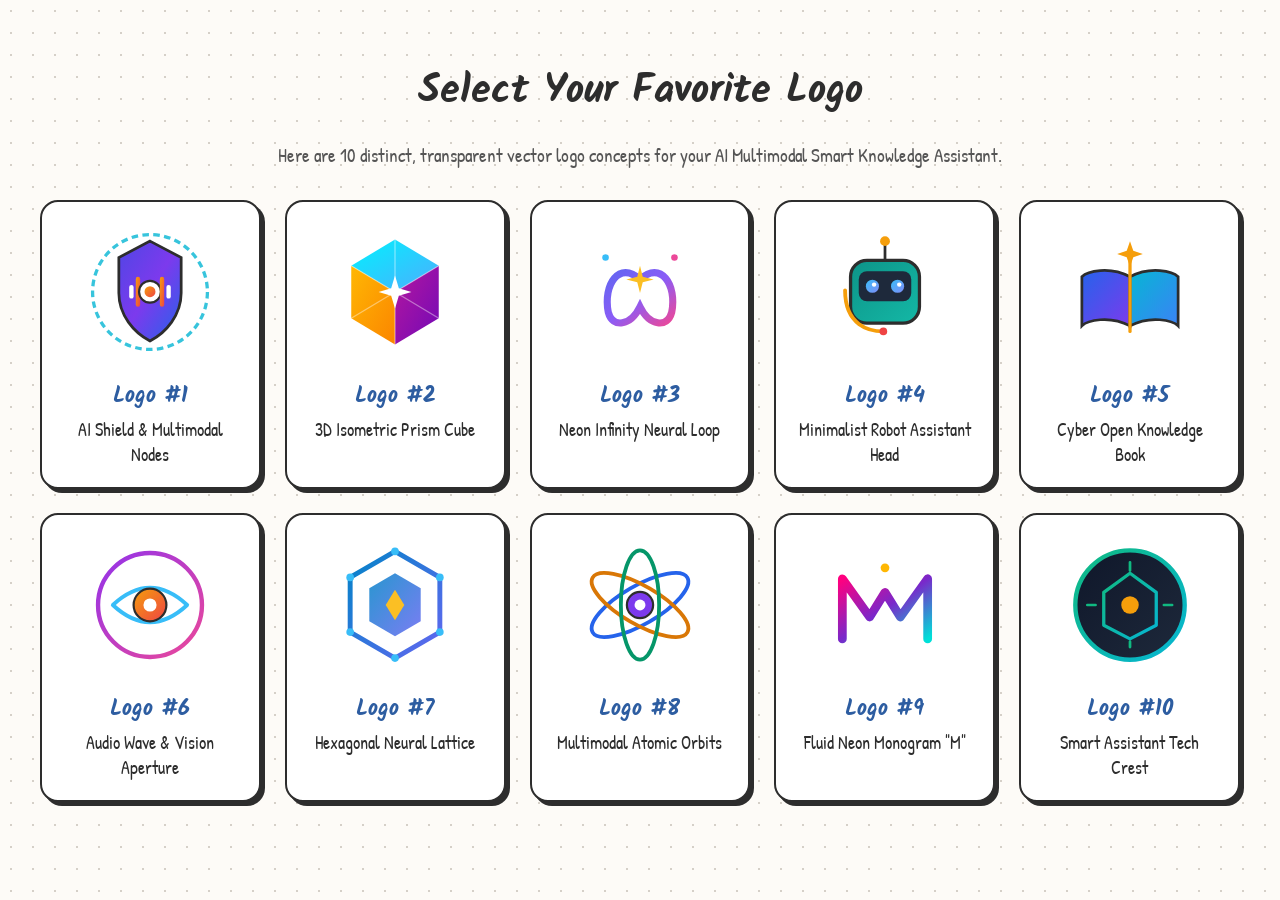
==== ui/web_modern/logo_preview.html @ 04986f4d "feat: add 10 distinct transparent vector logo concepts and preview gallery" ====
<!DOCTYPE html>
<html lang="en">
<head>
  <meta charset="UTF-8">
  <title>Logo Selection Gallery — AI Multimodal Smart Knowledge Assistant</title>
  <link href="https://fonts.googleapis.com/css2?family=Kalam:wght@700&family=Patrick+Hand&display=swap" rel="stylesheet">
  <style>
    body {
      font-family: 'Patrick Hand', cursive;
      background-color: #fdfbf7;
      background-image: radial-gradient(circle, #d5d0c8 1.2px, transparent 1.2px);
      background-size: 22px 22px;
      color: #2d2d2d;
      padding: 2rem;
      max-width: 1200px;
      margin: 0 auto;
    }
    h1 {
      font-family: 'Kalam', cursive;
      text-align: center;
      font-size: 2.5rem;
      margin-bottom: .5rem;
    }
    p.sub {
      text-align: center;
      color: #555;
      font-size: 1.2rem;
      margin-bottom: 2rem;
    }
    .grid {
      display: grid;
      grid-template-columns: repeat(auto-fit, minmax(220px, 1fr));
      gap: 1.5rem;
    }
    .logo-card {
      background: #fff;
      border: 2.5px solid #2d2d2d;
      border-radius: 18px;
      padding: 1.25rem;
      text-align: center;
      box-shadow: 4px 4px 0 0 #2d2d2d;
      transition: transform .15s ease;
    }
    .logo-card:hover {
      transform: translateY(-3px);
      box-shadow: 6px 6px 0 0 #2d2d2d;
      background: #fff9c4;
    }
    .logo-img {
      width: 140px;
      height: 140px;
      margin: 0 auto 1rem;
      display: flex;
      align-items: center;
      justify-content: center;
    }
    .logo-img img {
      max-width: 100%;
      max-height: 100%;
    }
    .logo-num {
      font-family: 'Kalam', cursive;
      font-size: 1.4rem;
      font-weight: 700;
      color: #2d5da1;
    }
    .logo-title {
      font-size: 1.15rem;
      color: #2d2d2d;
      margin-top: .2rem;
    }
  </style>
</head>
<body>
  <h1>Select Your Favorite Logo</h1>
  <p class="sub">Here are 10 distinct, transparent vector logo concepts for your AI Multimodal Smart Knowledge Assistant.</p>

  <div class="grid">
    <div class="logo-card">
      <div class="logo-img"><img src="logos/logo_1.svg" alt="Logo 1"></div>
      <div class="logo-num">Logo #1</div>
      <div class="logo-title">AI Shield &amp; Multimodal Nodes</div>
    </div>

    <div class="logo-card">
      <div class="logo-img"><img src="logos/logo_2.svg" alt="Logo 2"></div>
      <div class="logo-num">Logo #2</div>
      <div class="logo-title">3D Isometric Prism Cube</div>
    </div>

    <div class="logo-card">
      <div class="logo-img"><img src="logos/logo_3.svg" alt="Logo 3"></div>
      <div class="logo-num">Logo #3</div>
      <div class="logo-title">Neon Infinity Neural Loop</div>
    </div>

    <div class="logo-card">
      <div class="logo-img"><img src="logos/logo_4.svg" alt="Logo 4"></div>
      <div class="logo-num">Logo #4</div>
      <div class="logo-title">Minimalist Robot Assistant Head</div>
    </div>

    <div class="logo-card">
      <div class="logo-img"><img src="logos/logo_5.svg" alt="Logo 5"></div>
      <div class="logo-num">Logo #5</div>
      <div class="logo-title">Cyber Open Knowledge Book</div>
    </div>

    <div class="logo-card">
      <div class="logo-img"><img src="logos/logo_6.svg" alt="Logo 6"></div>
      <div class="logo-num">Logo #6</div>
      <div class="logo-title">Audio Wave &amp; Vision Aperture</div>
    </div>

    <div class="logo-card">
      <div class="logo-img"><img src="logos/logo_7.svg" alt="Logo 7"></div>
      <div class="logo-num">Logo #7</div>
      <div class="logo-title">Hexagonal Neural Lattice</div>
    </div>

    <div class="logo-card">
      <div class="logo-img"><img src="logos/logo_8.svg" alt="Logo 8"></div>
      <div class="logo-num">Logo #8</div>
      <div class="logo-title">Multimodal Atomic Orbits</div>
    </div>

    <div class="logo-card">
      <div class="logo-img"><img src="logos/logo_9.svg" alt="Logo 9"></div>
      <div class="logo-num">Logo #9</div>
      <div class="logo-title">Fluid Neon Monogram "M"</div>
    </div>

    <div class="logo-card">
      <div class="logo-img"><img src="logos/logo_10.svg" alt="Logo 10"></div>
      <div class="logo-num">Logo #10</div>
      <div class="logo-title">Smart Assistant Tech Crest</div>
    </div>
  </div>
</body>
</html>
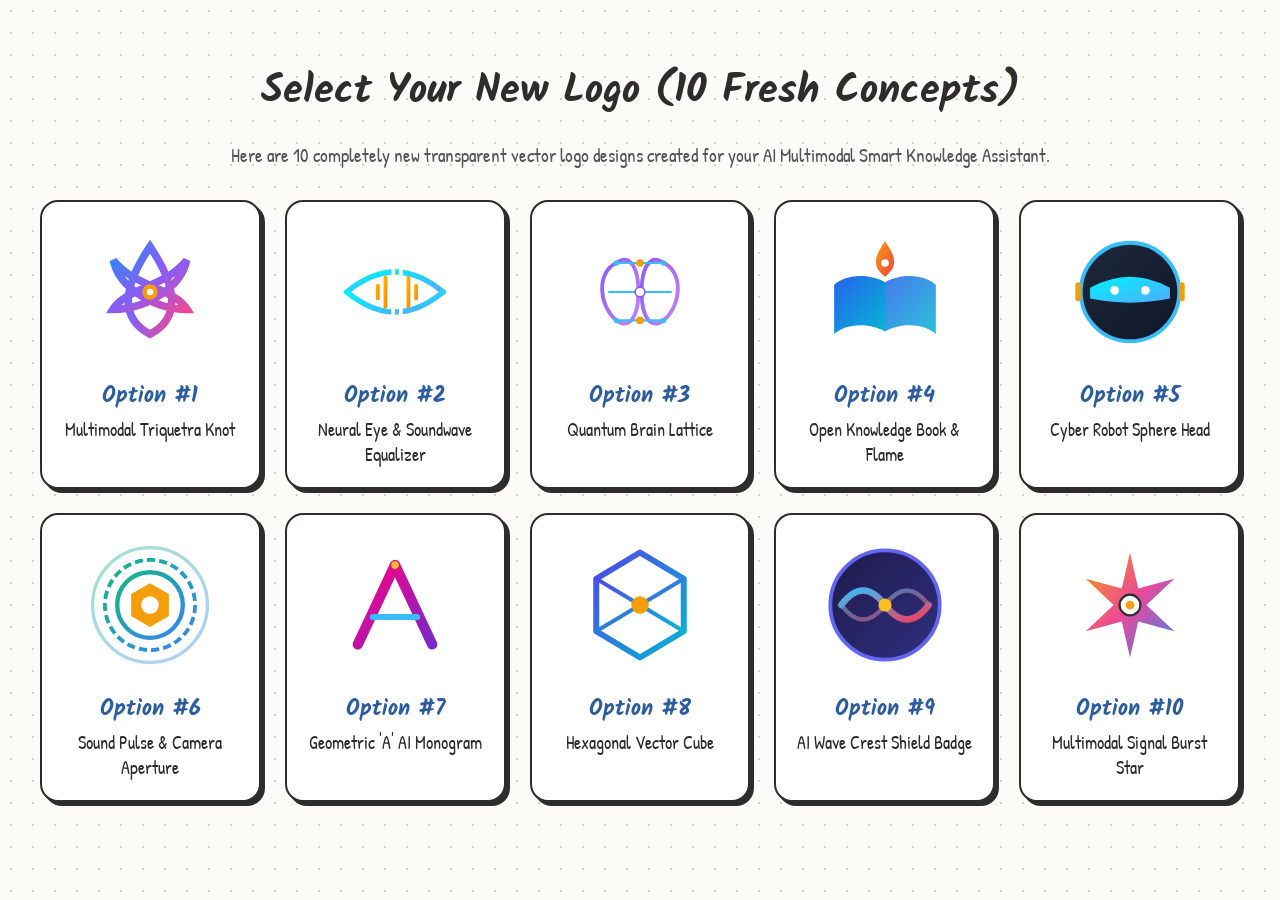
==== commit c11e33ba: "style: replace old logos with 10 brand new transparent vector logo concepts" ====
--- a/ui/web_modern/logo_preview.html
+++ b/ui/web_modern/logo_preview.html
@@ -2,7 +2,7 @@
 <html lang="en">
 <head>
   <meta charset="UTF-8">
-  <title>Logo Selection Gallery — AI Multimodal Smart Knowledge Assistant</title>
+  <title>New 10 Logo Options — AI Multimodal Smart Knowledge Assistant</title>
   <link href="https://fonts.googleapis.com/css2?family=Kalam:wght@700&family=Patrick+Hand&display=swap" rel="stylesheet">
   <style>
     body {
@@ -72,68 +72,68 @@
   </style>
 </head>
 <body>
-  <h1>Select Your Favorite Logo</h1>
-  <p class="sub">Here are 10 distinct, transparent vector logo concepts for your AI Multimodal Smart Knowledge Assistant.</p>
+  <h1>Select Your New Logo (10 Fresh Concepts)</h1>
+  <p class="sub">Here are 10 completely new transparent vector logo designs created for your AI Multimodal Smart Knowledge Assistant.</p>
 
   <div class="grid">
     <div class="logo-card">
-      <div class="logo-img"><img src="logos/logo_1.svg" alt="Logo 1"></div>
-      <div class="logo-num">Logo #1</div>
-      <div class="logo-title">AI Shield &amp; Multimodal Nodes</div>
+      <div class="logo-img"><img src="logos/logo_1.svg?v=2" alt="Logo 1"></div>
+      <div class="logo-num">Option #1</div>
+      <div class="logo-title">Multimodal Triquetra Knot</div>
     </div>
 
     <div class="logo-card">
-      <div class="logo-img"><img src="logos/logo_2.svg" alt="Logo 2"></div>
-      <div class="logo-num">Logo #2</div>
-      <div class="logo-title">3D Isometric Prism Cube</div>
+      <div class="logo-img"><img src="logos/logo_2.svg?v=2" alt="Logo 2"></div>
+      <div class="logo-num">Option #2</div>
+      <div class="logo-title">Neural Eye &amp; Soundwave Equalizer</div>
     </div>
 
     <div class="logo-card">
-      <div class="logo-img"><img src="logos/logo_3.svg" alt="Logo 3"></div>
-      <div class="logo-num">Logo #3</div>
-      <div class="logo-title">Neon Infinity Neural Loop</div>
+      <div class="logo-img"><img src="logos/logo_3.svg?v=2" alt="Logo 3"></div>
+      <div class="logo-num">Option #3</div>
+      <div class="logo-title">Quantum Brain Lattice</div>
     </div>
 
     <div class="logo-card">
-      <div class="logo-img"><img src="logos/logo_4.svg" alt="Logo 4"></div>
-      <div class="logo-num">Logo #4</div>
-      <div class="logo-title">Minimalist Robot Assistant Head</div>
+      <div class="logo-img"><img src="logos/logo_4.svg?v=2" alt="Logo 4"></div>
+      <div class="logo-num">Option #4</div>
+      <div class="logo-title">Open Knowledge Book &amp; Flame</div>
     </div>
 
     <div class="logo-card">
-      <div class="logo-img"><img src="logos/logo_5.svg" alt="Logo 5"></div>
-      <div class="logo-num">Logo #5</div>
-      <div class="logo-title">Cyber Open Knowledge Book</div>
+      <div class="logo-img"><img src="logos/logo_5.svg?v=2" alt="Logo 5"></div>
+      <div class="logo-num">Option #5</div>
+      <div class="logo-title">Cyber Robot Sphere Head</div>
     </div>
 
     <div class="logo-card">
-      <div class="logo-img"><img src="logos/logo_6.svg" alt="Logo 6"></div>
-      <div class="logo-num">Logo #6</div>
-      <div class="logo-title">Audio Wave &amp; Vision Aperture</div>
+      <div class="logo-img"><img src="logos/logo_6.svg?v=2" alt="Logo 6"></div>
+      <div class="logo-num">Option #6</div>
+      <div class="logo-title">Sound Pulse &amp; Camera Aperture</div>
     </div>
 
     <div class="logo-card">
-      <div class="logo-img"><img src="logos/logo_7.svg" alt="Logo 7"></div>
-      <div class="logo-num">Logo #7</div>
-      <div class="logo-title">Hexagonal Neural Lattice</div>
+      <div class="logo-img"><img src="logos/logo_7.svg?v=2" alt="Logo 7"></div>
+      <div class="logo-num">Option #7</div>
+      <div class="logo-title">Geometric 'A' AI Monogram</div>
     </div>
 
     <div class="logo-card">
-      <div class="logo-img"><img src="logos/logo_8.svg" alt="Logo 8"></div>
-      <div class="logo-num">Logo #8</div>
-      <div class="logo-title">Multimodal Atomic Orbits</div>
+      <div class="logo-img"><img src="logos/logo_8.svg?v=2" alt="Logo 8"></div>
+      <div class="logo-num">Option #8</div>
+      <div class="logo-title">Hexagonal Vector Cube</div>
     </div>
 
     <div class="logo-card">
-      <div class="logo-img"><img src="logos/logo_9.svg" alt="Logo 9"></div>
-      <div class="logo-num">Logo #9</div>
-      <div class="logo-title">Fluid Neon Monogram "M"</div>
+      <div class="logo-img"><img src="logos/logo_9.svg?v=2" alt="Logo 9"></div>
+      <div class="logo-num">Option #9</div>
+      <div class="logo-title">AI Wave Crest Shield Badge</div>
     </div>
 
     <div class="logo-card">
-      <div class="logo-img"><img src="logos/logo_10.svg" alt="Logo 10"></div>
-      <div class="logo-num">Logo #10</div>
-      <div class="logo-title">Smart Assistant Tech Crest</div>
+      <div class="logo-img"><img src="logos/logo_10.svg?v=2" alt="Logo 10"></div>
+      <div class="logo-num">Option #10</div>
+      <div class="logo-title">Multimodal Signal Burst Star</div>
     </div>
   </div>
 </body>
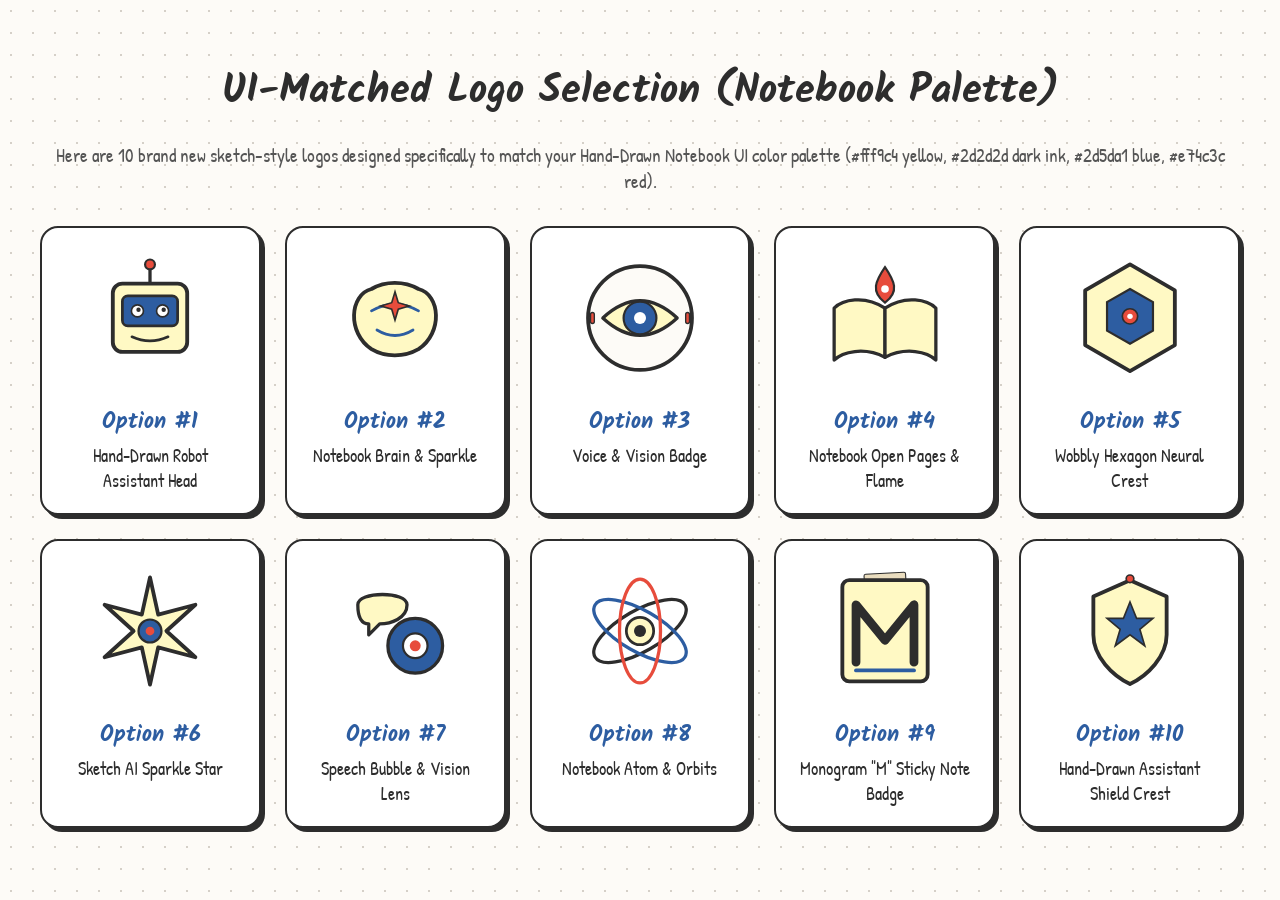
==== commit ce93a619: "style: replace logo gallery with 10 UI-matched notebook sketch designs" ====
--- a/ui/web_modern/logo_preview.html
+++ b/ui/web_modern/logo_preview.html
@@ -2,7 +2,7 @@
 <html lang="en">
 <head>
   <meta charset="UTF-8">
-  <title>New 10 Logo Options — AI Multimodal Smart Knowledge Assistant</title>
+  <title>Notebook UI Matched Logo Selection — AI Multimodal Smart Knowledge Assistant</title>
   <link href="https://fonts.googleapis.com/css2?family=Kalam:wght@700&family=Patrick+Hand&display=swap" rel="stylesheet">
   <style>
     body {
@@ -72,68 +72,68 @@
   </style>
 </head>
 <body>
-  <h1>Select Your New Logo (10 Fresh Concepts)</h1>
-  <p class="sub">Here are 10 completely new transparent vector logo designs created for your AI Multimodal Smart Knowledge Assistant.</p>
+  <h1>UI-Matched Logo Selection (Notebook Palette)</h1>
+  <p class="sub">Here are 10 brand new sketch-style logos designed specifically to match your Hand-Drawn Notebook UI color palette (#fff9c4 yellow, #2d2d2d dark ink, #2d5da1 blue, #e74c3c red).</p>
 
   <div class="grid">
     <div class="logo-card">
-      <div class="logo-img"><img src="logos/logo_1.svg?v=2" alt="Logo 1"></div>
+      <div class="logo-img"><img src="logos/logo_1.svg?v=3" alt="Logo 1"></div>
       <div class="logo-num">Option #1</div>
-      <div class="logo-title">Multimodal Triquetra Knot</div>
+      <div class="logo-title">Hand-Drawn Robot Assistant Head</div>
     </div>
 
     <div class="logo-card">
-      <div class="logo-img"><img src="logos/logo_2.svg?v=2" alt="Logo 2"></div>
+      <div class="logo-img"><img src="logos/logo_2.svg?v=3" alt="Logo 2"></div>
       <div class="logo-num">Option #2</div>
-      <div class="logo-title">Neural Eye &amp; Soundwave Equalizer</div>
+      <div class="logo-title">Notebook Brain &amp; Sparkle</div>
     </div>
 
     <div class="logo-card">
-      <div class="logo-img"><img src="logos/logo_3.svg?v=2" alt="Logo 3"></div>
+      <div class="logo-img"><img src="logos/logo_3.svg?v=3" alt="Logo 3"></div>
       <div class="logo-num">Option #3</div>
-      <div class="logo-title">Quantum Brain Lattice</div>
+      <div class="logo-title">Voice &amp; Vision Badge</div>
     </div>
 
     <div class="logo-card">
-      <div class="logo-img"><img src="logos/logo_4.svg?v=2" alt="Logo 4"></div>
+      <div class="logo-img"><img src="logos/logo_4.svg?v=3" alt="Logo 4"></div>
       <div class="logo-num">Option #4</div>
-      <div class="logo-title">Open Knowledge Book &amp; Flame</div>
+      <div class="logo-title">Notebook Open Pages &amp; Flame</div>
     </div>
 
     <div class="logo-card">
-      <div class="logo-img"><img src="logos/logo_5.svg?v=2" alt="Logo 5"></div>
+      <div class="logo-img"><img src="logos/logo_5.svg?v=3" alt="Logo 5"></div>
       <div class="logo-num">Option #5</div>
-      <div class="logo-title">Cyber Robot Sphere Head</div>
+      <div class="logo-title">Wobbly Hexagon Neural Crest</div>
     </div>
 
     <div class="logo-card">
-      <div class="logo-img"><img src="logos/logo_6.svg?v=2" alt="Logo 6"></div>
+      <div class="logo-img"><img src="logos/logo_6.svg?v=3" alt="Logo 6"></div>
       <div class="logo-num">Option #6</div>
-      <div class="logo-title">Sound Pulse &amp; Camera Aperture</div>
+      <div class="logo-title">Sketch AI Sparkle Star</div>
     </div>
 
     <div class="logo-card">
-      <div class="logo-img"><img src="logos/logo_7.svg?v=2" alt="Logo 7"></div>
+      <div class="logo-img"><img src="logos/logo_7.svg?v=3" alt="Logo 7"></div>
       <div class="logo-num">Option #7</div>
-      <div class="logo-title">Geometric 'A' AI Monogram</div>
+      <div class="logo-title">Speech Bubble &amp; Vision Lens</div>
     </div>
 
     <div class="logo-card">
-      <div class="logo-img"><img src="logos/logo_8.svg?v=2" alt="Logo 8"></div>
+      <div class="logo-img"><img src="logos/logo_8.svg?v=3" alt="Logo 8"></div>
       <div class="logo-num">Option #8</div>
-      <div class="logo-title">Hexagonal Vector Cube</div>
+      <div class="logo-title">Notebook Atom &amp; Orbits</div>
     </div>
 
     <div class="logo-card">
-      <div class="logo-img"><img src="logos/logo_9.svg?v=2" alt="Logo 9"></div>
+      <div class="logo-img"><img src="logos/logo_9.svg?v=3" alt="Logo 9"></div>
       <div class="logo-num">Option #9</div>
-      <div class="logo-title">AI Wave Crest Shield Badge</div>
+      <div class="logo-title">Monogram "M" Sticky Note Badge</div>
     </div>
 
     <div class="logo-card">
-      <div class="logo-img"><img src="logos/logo_10.svg?v=2" alt="Logo 10"></div>
+      <div class="logo-img"><img src="logos/logo_10.svg?v=3" alt="Logo 10"></div>
       <div class="logo-num">Option #10</div>
-      <div class="logo-title">Multimodal Signal Burst Star</div>
+      <div class="logo-title">Hand-Drawn Assistant Shield Crest</div>
     </div>
   </div>
 </body>
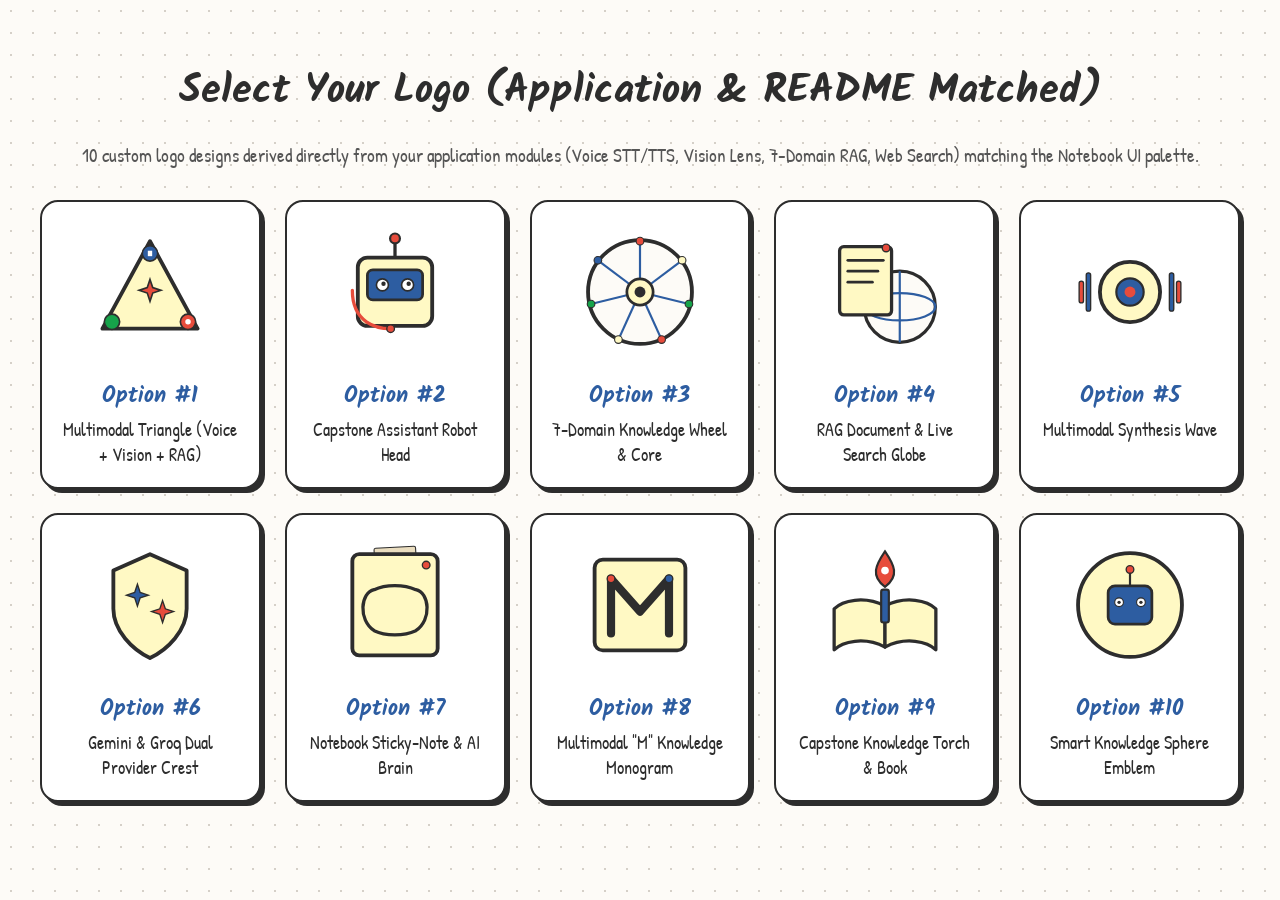
==== commit b927ce24: "style: replace logo gallery with 10 application-matched sketch logos derived from README architectur" ====
--- a/ui/web_modern/logo_preview.html
+++ b/ui/web_modern/logo_preview.html
@@ -2,7 +2,7 @@
 <html lang="en">
 <head>
   <meta charset="UTF-8">
-  <title>Notebook UI Matched Logo Selection — AI Multimodal Smart Knowledge Assistant</title>
+  <title>Application-Matched Logo Gallery — AI Multimodal Smart Knowledge Assistant</title>
   <link href="https://fonts.googleapis.com/css2?family=Kalam:wght@700&family=Patrick+Hand&display=swap" rel="stylesheet">
   <style>
     body {
@@ -72,68 +72,68 @@
   </style>
 </head>
 <body>
-  <h1>UI-Matched Logo Selection (Notebook Palette)</h1>
-  <p class="sub">Here are 10 brand new sketch-style logos designed specifically to match your Hand-Drawn Notebook UI color palette (#fff9c4 yellow, #2d2d2d dark ink, #2d5da1 blue, #e74c3c red).</p>
+  <h1>Select Your Logo (Application &amp; README Matched)</h1>
+  <p class="sub">10 custom logo designs derived directly from your application modules (Voice STT/TTS, Vision Lens, 7-Domain RAG, Web Search) matching the Notebook UI palette.</p>
 
   <div class="grid">
     <div class="logo-card">
-      <div class="logo-img"><img src="logos/logo_1.svg?v=3" alt="Logo 1"></div>
+      <div class="logo-img"><img src="logos/logo_1.svg?v=4" alt="Logo 1"></div>
       <div class="logo-num">Option #1</div>
-      <div class="logo-title">Hand-Drawn Robot Assistant Head</div>
+      <div class="logo-title">Multimodal Triangle (Voice + Vision + RAG)</div>
     </div>
 
     <div class="logo-card">
-      <div class="logo-img"><img src="logos/logo_2.svg?v=3" alt="Logo 2"></div>
+      <div class="logo-img"><img src="logos/logo_2.svg?v=4" alt="Logo 2"></div>
       <div class="logo-num">Option #2</div>
-      <div class="logo-title">Notebook Brain &amp; Sparkle</div>
+      <div class="logo-title">Capstone Assistant Robot Head</div>
     </div>
 
     <div class="logo-card">
-      <div class="logo-img"><img src="logos/logo_3.svg?v=3" alt="Logo 3"></div>
+      <div class="logo-img"><img src="logos/logo_3.svg?v=4" alt="Logo 3"></div>
       <div class="logo-num">Option #3</div>
-      <div class="logo-title">Voice &amp; Vision Badge</div>
+      <div class="logo-title">7-Domain Knowledge Wheel &amp; Core</div>
     </div>
 
     <div class="logo-card">
-      <div class="logo-img"><img src="logos/logo_4.svg?v=3" alt="Logo 4"></div>
+      <div class="logo-img"><img src="logos/logo_4.svg?v=4" alt="Logo 4"></div>
       <div class="logo-num">Option #4</div>
-      <div class="logo-title">Notebook Open Pages &amp; Flame</div>
+      <div class="logo-title">RAG Document &amp; Live Search Globe</div>
     </div>
 
     <div class="logo-card">
-      <div class="logo-img"><img src="logos/logo_5.svg?v=3" alt="Logo 5"></div>
+      <div class="logo-img"><img src="logos/logo_5.svg?v=4" alt="Logo 5"></div>
       <div class="logo-num">Option #5</div>
-      <div class="logo-title">Wobbly Hexagon Neural Crest</div>
+      <div class="logo-title">Multimodal Synthesis Wave</div>
     </div>
 
     <div class="logo-card">
-      <div class="logo-img"><img src="logos/logo_6.svg?v=3" alt="Logo 6"></div>
+      <div class="logo-img"><img src="logos/logo_6.svg?v=4" alt="Logo 6"></div>
       <div class="logo-num">Option #6</div>
-      <div class="logo-title">Sketch AI Sparkle Star</div>
+      <div class="logo-title">Gemini &amp; Groq Dual Provider Crest</div>
     </div>
 
     <div class="logo-card">
-      <div class="logo-img"><img src="logos/logo_7.svg?v=3" alt="Logo 7"></div>
+      <div class="logo-img"><img src="logos/logo_7.svg?v=4" alt="Logo 7"></div>
       <div class="logo-num">Option #7</div>
-      <div class="logo-title">Speech Bubble &amp; Vision Lens</div>
+      <div class="logo-title">Notebook Sticky-Note &amp; AI Brain</div>
     </div>
 
     <div class="logo-card">
-      <div class="logo-img"><img src="logos/logo_8.svg?v=3" alt="Logo 8"></div>
+      <div class="logo-img"><img src="logos/logo_8.svg?v=4" alt="Logo 8"></div>
       <div class="logo-num">Option #8</div>
-      <div class="logo-title">Notebook Atom &amp; Orbits</div>
+      <div class="logo-title">Multimodal "M" Knowledge Monogram</div>
     </div>
 
     <div class="logo-card">
-      <div class="logo-img"><img src="logos/logo_9.svg?v=3" alt="Logo 9"></div>
+      <div class="logo-img"><img src="logos/logo_9.svg?v=4" alt="Logo 9"></div>
       <div class="logo-num">Option #9</div>
-      <div class="logo-title">Monogram "M" Sticky Note Badge</div>
+      <div class="logo-title">Capstone Knowledge Torch &amp; Book</div>
     </div>
 
     <div class="logo-card">
-      <div class="logo-img"><img src="logos/logo_10.svg?v=3" alt="Logo 10"></div>
+      <div class="logo-img"><img src="logos/logo_10.svg?v=4" alt="Logo 10"></div>
       <div class="logo-num">Option #10</div>
-      <div class="logo-title">Hand-Drawn Assistant Shield Crest</div>
+      <div class="logo-title">Smart Knowledge Sphere Emblem</div>
     </div>
   </div>
 </body>
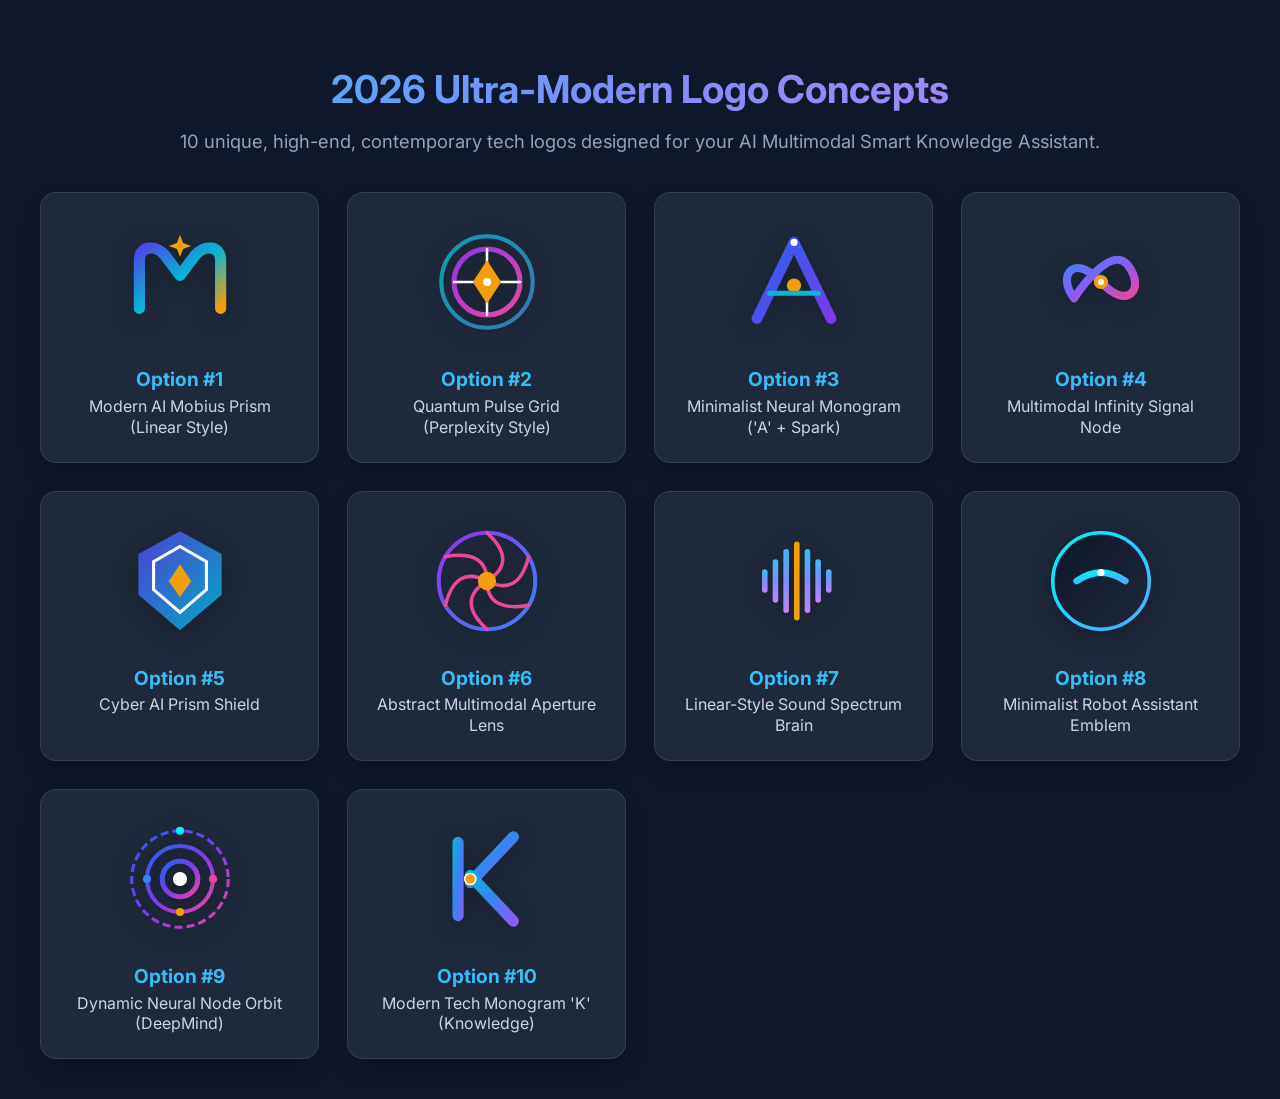
==== commit e4a8185f: "style: replace logo gallery with 10 ultra-modern 2026 tech logo concepts" ====
--- a/ui/web_modern/logo_preview.html
+++ b/ui/web_modern/logo_preview.html
@@ -2,54 +2,56 @@
 <html lang="en">
 <head>
   <meta charset="UTF-8">
-  <title>Application-Matched Logo Gallery — AI Multimodal Smart Knowledge Assistant</title>
-  <link href="https://fonts.googleapis.com/css2?family=Kalam:wght@700&family=Patrick+Hand&display=swap" rel="stylesheet">
+  <title>2026 Ultra-Modern Logo Concepts — AI Multimodal Smart Knowledge Assistant</title>
+  <link href="https://fonts.googleapis.com/css2?family=Inter:wght@400;600;700&display=swap" rel="stylesheet">
   <style>
     body {
-      font-family: 'Patrick Hand', cursive;
-      background-color: #fdfbf7;
-      background-image: radial-gradient(circle, #d5d0c8 1.2px, transparent 1.2px);
-      background-size: 22px 22px;
-      color: #2d2d2d;
-      padding: 2rem;
-      max-width: 1200px;
+      font-family: 'Inter', sans-serif;
+      background-color: #0f172a;
+      color: #f8fafc;
+      padding: 2.5rem;
+      max-width: 1240px;
       margin: 0 auto;
     }
     h1 {
-      font-family: 'Kalam', cursive;
       text-align: center;
-      font-size: 2.5rem;
+      font-size: 2.4rem;
+      font-weight: 700;
+      background: linear-gradient(135deg, #38bdf8, #818cf8, #c084fc);
+      -webkit-background-clip: text;
+      -webkit-text-fill-color: transparent;
       margin-bottom: .5rem;
     }
     p.sub {
       text-align: center;
-      color: #555;
-      font-size: 1.2rem;
-      margin-bottom: 2rem;
+      color: #94a3b8;
+      font-size: 1.15rem;
+      margin-bottom: 2.5rem;
     }
     .grid {
       display: grid;
       grid-template-columns: repeat(auto-fit, minmax(220px, 1fr));
-      gap: 1.5rem;
+      gap: 1.75rem;
     }
     .logo-card {
-      background: #fff;
-      border: 2.5px solid #2d2d2d;
-      border-radius: 18px;
-      padding: 1.25rem;
+      background: #1e293b;
+      border: 1px solid rgba(255, 255, 255, 0.1);
+      border-radius: 16px;
+      padding: 1.5rem;
       text-align: center;
-      box-shadow: 4px 4px 0 0 #2d2d2d;
-      transition: transform .15s ease;
+      box-shadow: 0 10px 25px -5px rgba(0, 0, 0, 0.3);
+      transition: all .2s ease;
     }
     .logo-card:hover {
-      transform: translateY(-3px);
-      box-shadow: 6px 6px 0 0 #2d2d2d;
-      background: #fff9c4;
+      transform: translateY(-4px);
+      border-color: #38bdf8;
+      box-shadow: 0 20px 30px -10px rgba(56, 189, 248, 0.25);
+      background: #334155;
     }
     .logo-img {
-      width: 140px;
-      height: 140px;
-      margin: 0 auto 1rem;
+      width: 130px;
+      height: 130px;
+      margin: 0 auto 1.25rem;
       display: flex;
       align-items: center;
       justify-content: center;
@@ -57,83 +59,84 @@
     .logo-img img {
       max-width: 100%;
       max-height: 100%;
+      filter: drop-shadow(0 4px 12px rgba(0,0,0,0.3));
     }
     .logo-num {
-      font-family: 'Kalam', cursive;
-      font-size: 1.4rem;
+      font-size: 1.2rem;
       font-weight: 700;
-      color: #2d5da1;
+      color: #38bdf8;
     }
     .logo-title {
-      font-size: 1.15rem;
-      color: #2d2d2d;
-      margin-top: .2rem;
+      font-size: 1rem;
+      color: #cbd5e1;
+      margin-top: .3rem;
+      line-height: 1.3;
     }
   </style>
 </head>
 <body>
-  <h1>Select Your Logo (Application &amp; README Matched)</h1>
-  <p class="sub">10 custom logo designs derived directly from your application modules (Voice STT/TTS, Vision Lens, 7-Domain RAG, Web Search) matching the Notebook UI palette.</p>
+  <h1>2026 Ultra-Modern Logo Concepts</h1>
+  <p class="sub">10 unique, high-end, contemporary tech logos designed for your AI Multimodal Smart Knowledge Assistant.</p>
 
   <div class="grid">
     <div class="logo-card">
-      <div class="logo-img"><img src="logos/logo_1.svg?v=4" alt="Logo 1"></div>
+      <div class="logo-img"><img src="logos/logo_1.svg?v=5" alt="Logo 1"></div>
       <div class="logo-num">Option #1</div>
-      <div class="logo-title">Multimodal Triangle (Voice + Vision + RAG)</div>
+      <div class="logo-title">Modern AI Mobius Prism (Linear Style)</div>
     </div>
 
     <div class="logo-card">
-      <div class="logo-img"><img src="logos/logo_2.svg?v=4" alt="Logo 2"></div>
+      <div class="logo-img"><img src="logos/logo_2.svg?v=5" alt="Logo 2"></div>
       <div class="logo-num">Option #2</div>
-      <div class="logo-title">Capstone Assistant Robot Head</div>
+      <div class="logo-title">Quantum Pulse Grid (Perplexity Style)</div>
     </div>
 
     <div class="logo-card">
-      <div class="logo-img"><img src="logos/logo_3.svg?v=4" alt="Logo 3"></div>
+      <div class="logo-img"><img src="logos/logo_3.svg?v=5" alt="Logo 3"></div>
       <div class="logo-num">Option #3</div>
-      <div class="logo-title">7-Domain Knowledge Wheel &amp; Core</div>
+      <div class="logo-title">Minimalist Neural Monogram ('A' + Spark)</div>
     </div>
 
     <div class="logo-card">
-      <div class="logo-img"><img src="logos/logo_4.svg?v=4" alt="Logo 4"></div>
+      <div class="logo-img"><img src="logos/logo_4.svg?v=5" alt="Logo 4"></div>
       <div class="logo-num">Option #4</div>
-      <div class="logo-title">RAG Document &amp; Live Search Globe</div>
+      <div class="logo-title">Multimodal Infinity Signal Node</div>
     </div>
 
     <div class="logo-card">
-      <div class="logo-img"><img src="logos/logo_5.svg?v=4" alt="Logo 5"></div>
+      <div class="logo-img"><img src="logos/logo_5.svg?v=5" alt="Logo 5"></div>
       <div class="logo-num">Option #5</div>
-      <div class="logo-title">Multimodal Synthesis Wave</div>
+      <div class="logo-title">Cyber AI Prism Shield</div>
     </div>
 
     <div class="logo-card">
-      <div class="logo-img"><img src="logos/logo_6.svg?v=4" alt="Logo 6"></div>
+      <div class="logo-img"><img src="logos/logo_6.svg?v=5" alt="Logo 6"></div>
       <div class="logo-num">Option #6</div>
-      <div class="logo-title">Gemini &amp; Groq Dual Provider Crest</div>
+      <div class="logo-title">Abstract Multimodal Aperture Lens</div>
     </div>
 
     <div class="logo-card">
-      <div class="logo-img"><img src="logos/logo_7.svg?v=4" alt="Logo 7"></div>
+      <div class="logo-img"><img src="logos/logo_7.svg?v=5" alt="Logo 7"></div>
       <div class="logo-num">Option #7</div>
-      <div class="logo-title">Notebook Sticky-Note &amp; AI Brain</div>
+      <div class="logo-title">Linear-Style Sound Spectrum Brain</div>
     </div>
 
     <div class="logo-card">
-      <div class="logo-img"><img src="logos/logo_8.svg?v=4" alt="Logo 8"></div>
+      <div class="logo-img"><img src="logos/logo_8.svg?v=5" alt="Logo 8"></div>
       <div class="logo-num">Option #8</div>
-      <div class="logo-title">Multimodal "M" Knowledge Monogram</div>
+      <div class="logo-title">Minimalist Robot Assistant Emblem</div>
     </div>
 
     <div class="logo-card">
-      <div class="logo-img"><img src="logos/logo_9.svg?v=4" alt="Logo 9"></div>
+      <div class="logo-img"><img src="logos/logo_9.svg?v=5" alt="Logo 9"></div>
       <div class="logo-num">Option #9</div>
-      <div class="logo-title">Capstone Knowledge Torch &amp; Book</div>
+      <div class="logo-title">Dynamic Neural Node Orbit (DeepMind)</div>
     </div>
 
     <div class="logo-card">
-      <div class="logo-img"><img src="logos/logo_10.svg?v=4" alt="Logo 10"></div>
+      <div class="logo-img"><img src="logos/logo_10.svg?v=5" alt="Logo 10"></div>
       <div class="logo-num">Option #10</div>
-      <div class="logo-title">Smart Knowledge Sphere Emblem</div>
+      <div class="logo-title">Modern Tech Monogram 'K' (Knowledge)</div>
     </div>
   </div>
 </body>
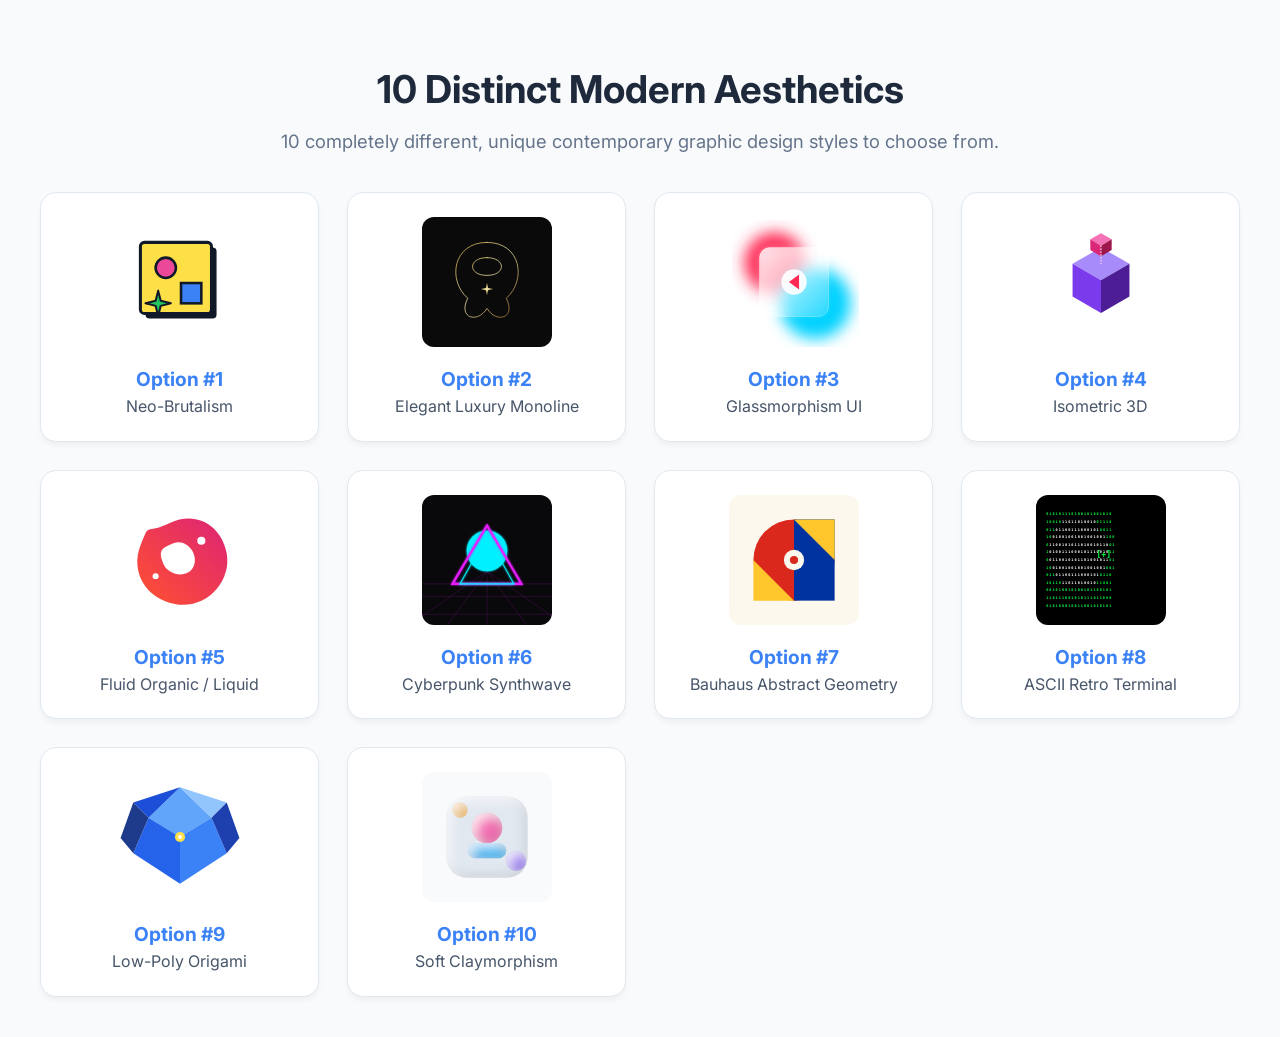
==== commit f0386bae: "style: generate 10 completely distinct modern aesthetic styles (brutalism, glassmorphism, ascii, etc" ====
--- a/ui/web_modern/logo_preview.html
+++ b/ui/web_modern/logo_preview.html
@@ -2,13 +2,13 @@
 <html lang="en">
 <head>
   <meta charset="UTF-8">
-  <title>2026 Ultra-Modern Logo Concepts — AI Multimodal Smart Knowledge Assistant</title>
+  <title>10 Distinct Modern Aesthetics — AI Multimodal Smart Knowledge Assistant</title>
   <link href="https://fonts.googleapis.com/css2?family=Inter:wght@400;600;700&display=swap" rel="stylesheet">
   <style>
     body {
       font-family: 'Inter', sans-serif;
-      background-color: #0f172a;
-      color: #f8fafc;
+      background-color: #F8FAFC;
+      color: #0F172A;
       padding: 2.5rem;
       max-width: 1240px;
       margin: 0 auto;
@@ -17,14 +17,12 @@
       text-align: center;
       font-size: 2.4rem;
       font-weight: 700;
-      background: linear-gradient(135deg, #38bdf8, #818cf8, #c084fc);
-      -webkit-background-clip: text;
-      -webkit-text-fill-color: transparent;
+      color: #1E293B;
       margin-bottom: .5rem;
     }
     p.sub {
       text-align: center;
-      color: #94a3b8;
+      color: #64748B;
       font-size: 1.15rem;
       margin-bottom: 2.5rem;
     }
@@ -34,19 +32,18 @@
       gap: 1.75rem;
     }
     .logo-card {
-      background: #1e293b;
-      border: 1px solid rgba(255, 255, 255, 0.1);
+      background: #FFFFFF;
+      border: 1px solid #E2E8F0;
       border-radius: 16px;
       padding: 1.5rem;
       text-align: center;
-      box-shadow: 0 10px 25px -5px rgba(0, 0, 0, 0.3);
+      box-shadow: 0 4px 6px -1px rgba(0, 0, 0, 0.05);
       transition: all .2s ease;
     }
     .logo-card:hover {
       transform: translateY(-4px);
-      border-color: #38bdf8;
-      box-shadow: 0 20px 30px -10px rgba(56, 189, 248, 0.25);
-      background: #334155;
+      box-shadow: 0 10px 15px -3px rgba(0, 0, 0, 0.1);
+      border-color: #CBD5E1;
     }
     .logo-img {
       width: 130px;
@@ -55,88 +52,90 @@
       display: flex;
       align-items: center;
       justify-content: center;
+      overflow: hidden;
+      border-radius: 12px;
     }
     .logo-img img {
-      max-width: 100%;
-      max-height: 100%;
-      filter: drop-shadow(0 4px 12px rgba(0,0,0,0.3));
+      width: 100%;
+      height: 100%;
+      object-fit: cover;
     }
     .logo-num {
       font-size: 1.2rem;
       font-weight: 700;
-      color: #38bdf8;
+      color: #3B82F6;
     }
     .logo-title {
       font-size: 1rem;
-      color: #cbd5e1;
+      color: #475569;
       margin-top: .3rem;
       line-height: 1.3;
     }
   </style>
 </head>
 <body>
-  <h1>2026 Ultra-Modern Logo Concepts</h1>
-  <p class="sub">10 unique, high-end, contemporary tech logos designed for your AI Multimodal Smart Knowledge Assistant.</p>
+  <h1>10 Distinct Modern Aesthetics</h1>
+  <p class="sub">10 completely different, unique contemporary graphic design styles to choose from.</p>
 
   <div class="grid">
     <div class="logo-card">
-      <div class="logo-img"><img src="logos/logo_1.svg?v=5" alt="Logo 1"></div>
+      <div class="logo-img"><img src="logos/logo_1.svg?v=6" alt="Logo 1"></div>
       <div class="logo-num">Option #1</div>
-      <div class="logo-title">Modern AI Mobius Prism (Linear Style)</div>
+      <div class="logo-title">Neo-Brutalism</div>
     </div>
 
     <div class="logo-card">
-      <div class="logo-img"><img src="logos/logo_2.svg?v=5" alt="Logo 2"></div>
+      <div class="logo-img"><img src="logos/logo_2.svg?v=6" alt="Logo 2"></div>
       <div class="logo-num">Option #2</div>
-      <div class="logo-title">Quantum Pulse Grid (Perplexity Style)</div>
+      <div class="logo-title">Elegant Luxury Monoline</div>
     </div>
 
     <div class="logo-card">
-      <div class="logo-img"><img src="logos/logo_3.svg?v=5" alt="Logo 3"></div>
+      <div class="logo-img"><img src="logos/logo_3.svg?v=6" alt="Logo 3"></div>
       <div class="logo-num">Option #3</div>
-      <div class="logo-title">Minimalist Neural Monogram ('A' + Spark)</div>
+      <div class="logo-title">Glassmorphism UI</div>
     </div>
 
     <div class="logo-card">
-      <div class="logo-img"><img src="logos/logo_4.svg?v=5" alt="Logo 4"></div>
+      <div class="logo-img"><img src="logos/logo_4.svg?v=6" alt="Logo 4"></div>
       <div class="logo-num">Option #4</div>
-      <div class="logo-title">Multimodal Infinity Signal Node</div>
+      <div class="logo-title">Isometric 3D</div>
     </div>
 
     <div class="logo-card">
-      <div class="logo-img"><img src="logos/logo_5.svg?v=5" alt="Logo 5"></div>
+      <div class="logo-img"><img src="logos/logo_5.svg?v=6" alt="Logo 5"></div>
       <div class="logo-num">Option #5</div>
-      <div class="logo-title">Cyber AI Prism Shield</div>
+      <div class="logo-title">Fluid Organic / Liquid</div>
     </div>
 
     <div class="logo-card">
-      <div class="logo-img"><img src="logos/logo_6.svg?v=5" alt="Logo 6"></div>
+      <div class="logo-img"><img src="logos/logo_6.svg?v=6" alt="Logo 6"></div>
       <div class="logo-num">Option #6</div>
-      <div class="logo-title">Abstract Multimodal Aperture Lens</div>
+      <div class="logo-title">Cyberpunk Synthwave</div>
     </div>
 
     <div class="logo-card">
-      <div class="logo-img"><img src="logos/logo_7.svg?v=5" alt="Logo 7"></div>
+      <div class="logo-img"><img src="logos/logo_7.svg?v=6" alt="Logo 7"></div>
       <div class="logo-num">Option #7</div>
-      <div class="logo-title">Linear-Style Sound Spectrum Brain</div>
+      <div class="logo-title">Bauhaus Abstract Geometry</div>
     </div>
 
     <div class="logo-card">
-      <div class="logo-img"><img src="logos/logo_8.svg?v=5" alt="Logo 8"></div>
+      <div class="logo-img"><img src="logos/logo_8.svg?v=6" alt="Logo 8"></div>
       <div class="logo-num">Option #8</div>
-      <div class="logo-title">Minimalist Robot Assistant Emblem</div>
+      <div class="logo-title">ASCII Retro Terminal</div>
     </div>
 
     <div class="logo-card">
-      <div class="logo-img"><img src="logos/logo_9.svg?v=5" alt="Logo 9"></div>
+      <div class="logo-img"><img src="logos/logo_9.svg?v=6" alt="Logo 9"></div>
       <div class="logo-num">Option #9</div>
-      <div class="logo-title">Dynamic Neural Node Orbit (DeepMind)</div>
+      <div class="logo-title">Low-Poly Origami</div>
     </div>
 
     <div class="logo-card">
-      <div class="logo-img"><img src="logos/logo_10.svg?v=5" alt="Logo 10"></div>
+      <div class="logo-img"><img src="logos/logo_10.svg?v=6" alt="Logo 10"></div>
       <div class="logo-num">Option #10</div>
-      <div class="logo-title">Modern Tech Monogram 'K' (Knowledge)</div>
+      <div class="logo-title">Soft Claymorphism</div>
     </div>
   </div>
 </body>
